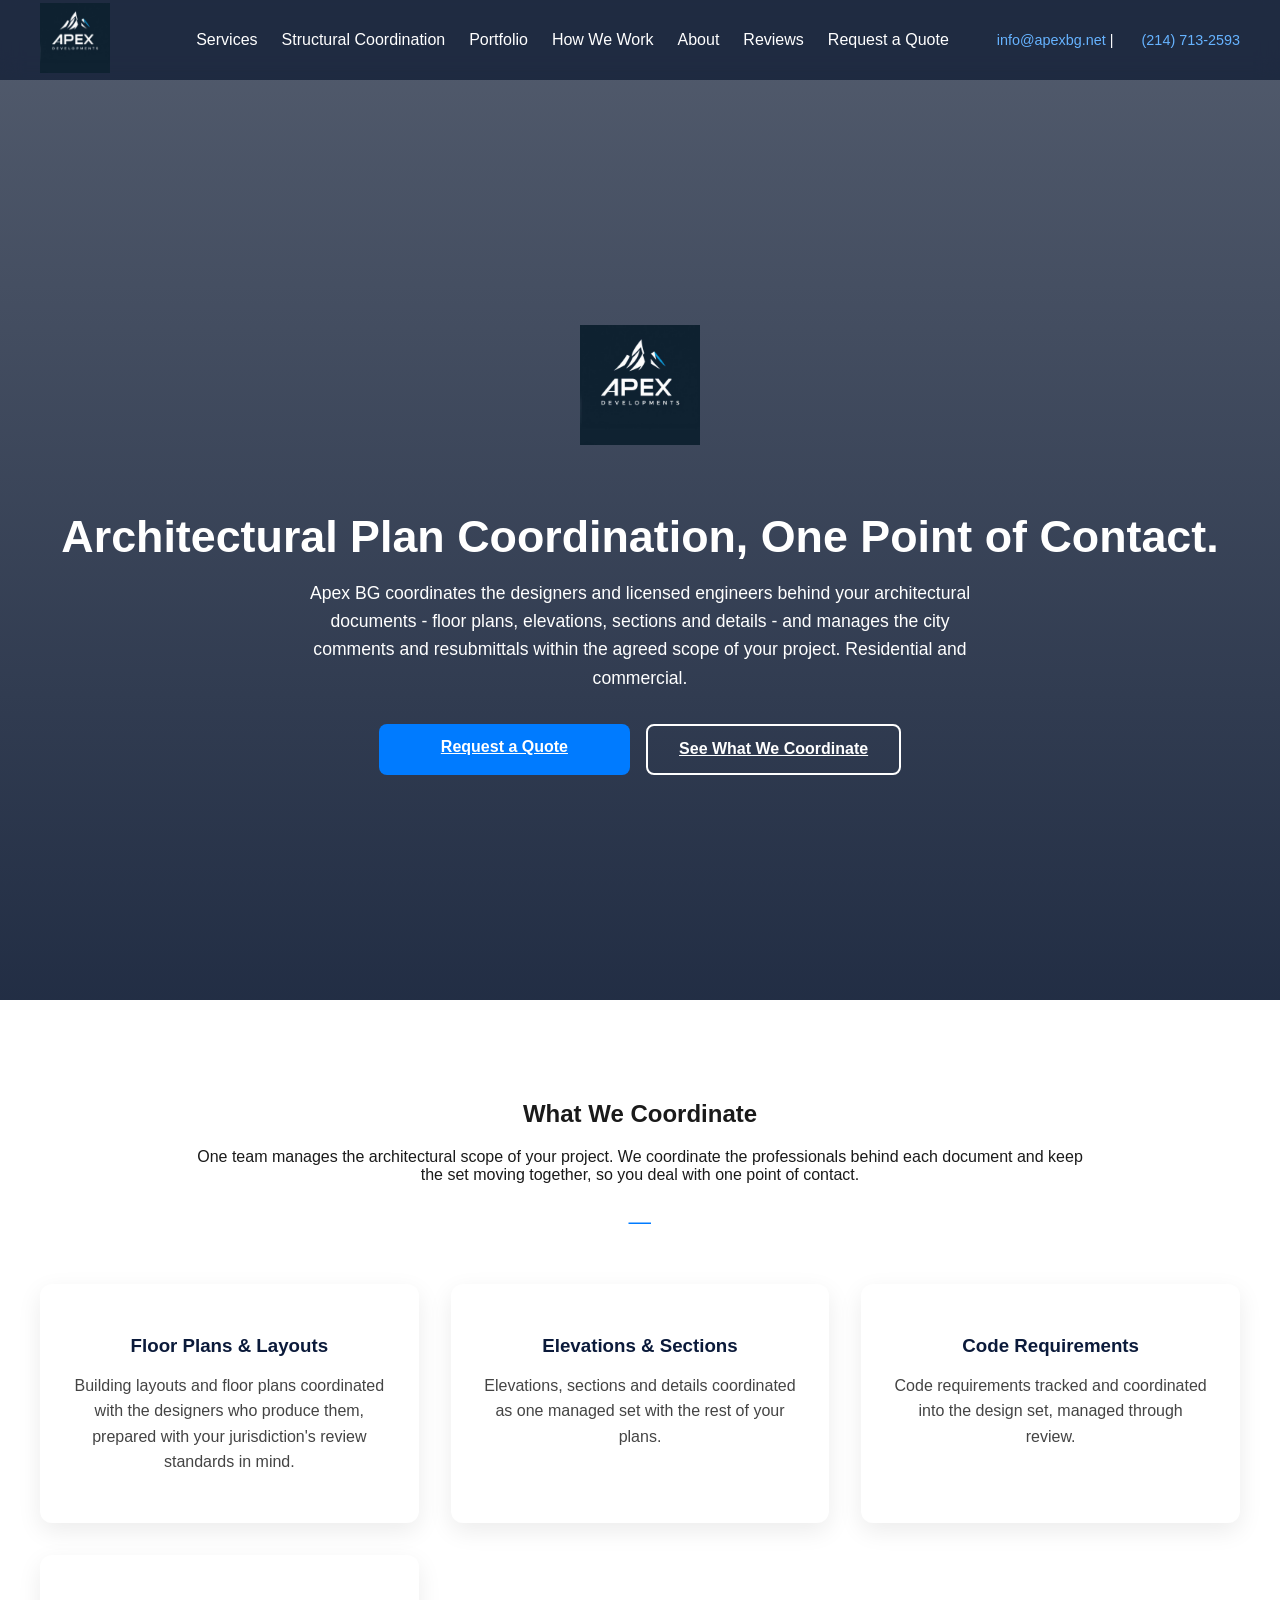
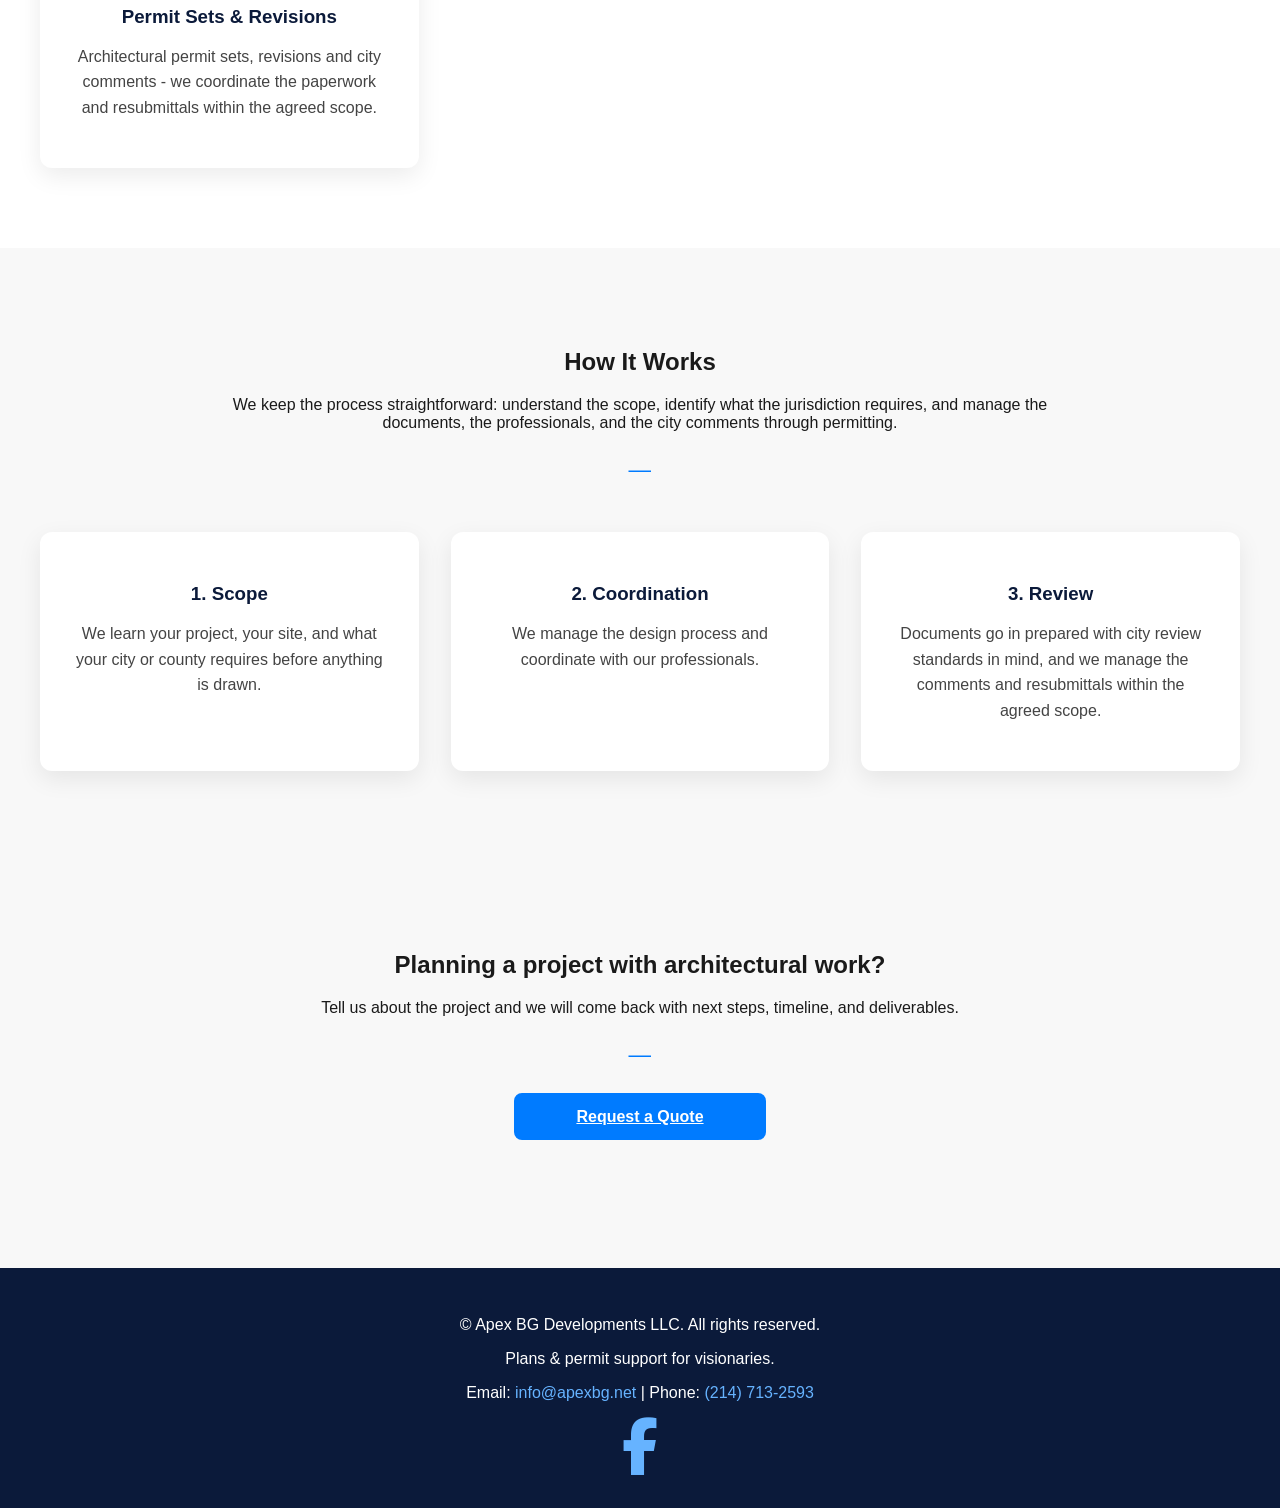
==== architectural-coordination.html @ dd7fb342 "Create architectural-coordination.html" ====
<!DOCTYPE html>
<html lang="en">
<head>
  <meta charset="UTF-8" />
  <title>Architectural Plan Coordination | Apex BG Developments LLC</title>
  <meta name="viewport" content="width=device-width, initial-scale=1" />
  <meta name="description" content="Apex BG coordinates the designers and licensed engineers behind your architectural documents - floor plans, elevations, sections and details - and manages the city comments and resubmittals within the agreed scope of your project. Residential and commercial." />
  <!-- AOS Animation Library -->
  <link href="https://unpkg.com/aos@2.3.4/dist/aos.css" rel="stylesheet" />
  <!-- Font Awesome for Facebook Icon -->
  <link rel="stylesheet" href="https://cdnjs.cloudflare.com/ajax/libs/font-awesome/6.5.0/css/all.min.css" />
  <style>
    body {
      margin: 0;
      font-family: 'Segoe UI', sans-serif;
      color: #1a1a1a;
      background-color: #fff;
      scroll-behavior: smooth;
    }
    header {
      position: fixed;
      width: 100%;
      top: 0;
      left: 0;
      background: rgba(10, 23, 48, 0.7);
      backdrop-filter: blur(10px);
      z-index: 1000;
      transition: background 0.3s ease;
    }
    header.scrolled {
      background: #0b1a3a;
    }
    .container {
      max-width: 1200px;
      margin: 0 auto;
      padding: 0 1.5rem;
    }
    .header-content {
      display: flex;
      justify-content: space-between;
      align-items: center;
      height: 80px;
    }
    .logo img {
      height: 70px;
    }
    .nav {
      display: flex;
      align-items: center;
    }
    .nav a {
      color: #fff;
      text-decoration: none;
      margin-left: 1.5rem;
      font-weight: 500;
      transition: color 0.3s;
    }
    .nav a:hover {
      color: #66b3ff;
    }
    .header-contact {
      color: #fff;
      font-size: 0.9rem;
      margin-left: 1.5rem;
      white-space: nowrap;
    }
    .header-contact a {
      color: #66b3ff;
      text-decoration: none;
    }
    .header-contact a:hover {
      text-decoration: underline;
    }

    /* Mobile Hamburger Menu */
    .menu-toggle {
      display: none;
      flex-direction: column;
      cursor: pointer;
      padding: 8px;
    }
    .menu-toggle span {
      background: #fff;
      height: 3px;
      width: 25px;
      margin: 4px 0;
      border-radius: 2px;
      transition: all 0.3s ease;
    }
    .menu-toggle.active span:nth-child(1) {
      transform: rotate(45deg) translate(6px, 6px);
    }
    .menu-toggle.active span:nth-child(2) {
      opacity: 0;
    }
    .menu-toggle.active span:nth-child(3) {
      transform: rotate(-45deg) translate(6px, -6px);
    }

    /* HERO */
    .hero {
      background: linear-gradient(rgba(10, 23, 48, 0.7), rgba(10, 23, 48, 0.9)),
      url('https://images.unsplash.com/photo-1504386106331-3e4e71712b38?auto=format&fit=crop&w=1920&q=80')
        center/cover no-repeat;
      color: #fff;
      display: flex;
      align-items: center;
      min-height: 100vh;
      padding-top: 100px;
    }
    .hero-content {
      text-align: center;
      width: 100%;
    }
    .hero-text h1 {
      font-size: 2.8rem;
      margin-bottom: 1rem;
    }
    .hero-text p {
      line-height: 1.6;
      margin-bottom: 2rem;
      max-width: 700px;
      margin-left: auto;
      margin-right: auto;
      font-size: 1.1rem;
    }
    .hero-actions {
      display: flex;
      justify-content: center;
      flex-wrap: wrap;
      gap: 1rem;
    }
    .hero-actions .btn {
      padding: 0.9rem 1.6rem;
      border-radius: 8px;
      font-weight: bold;
      min-width: 200px;
    }
    .btn.primary {
      background: #007bff;
      color: #fff;
    }
    .btn.primary:hover {
      background: #339dff;
    }
    .btn.secondary {
      border: 2px solid #fff;
      color: #fff;
      background: transparent;
    }
    .btn.secondary:hover {
      background: #fff;
      color: #007bff;
    }

    /* SECTIONS */
    .section {
      padding: 80px 0;
    }
    .section-alt {
      background: #f8f8f8;
    }
    .section-header {
      text-align: center;
      margin-bottom: 3rem;
      max-width: 900px;
      margin-inline: auto;
    }
    .divider {
      margin: 1.5rem auto;
      text-align: center;
    }
    .divider span {
      color: #007bff;
      font-size: 1.5rem;
      letter-spacing: 3px;
    }

    /* SERVICES GRID */
    .services-grid {
      display: grid;
      grid-template-columns: repeat(auto-fit, minmax(280px, 1fr));
      gap: 2rem;
      margin-top: 3rem;
    }
    .service-item {
      text-align: center;
      padding: 2rem;
      background: #fff;
      border-radius: 12px;
      box-shadow: 0 8px 24px rgba(0,0,0,0.08);
      transition: transform 0.3s ease, box-shadow 0.3s ease;
    }
    .service-item:hover {
      transform: translateY(-8px);
      box-shadow: 0 16px 32px rgba(0,0,0,0.12);
    }
    .service-icon {
      width: 120px;
      height: 120px;
      margin: 0 auto 1.5rem;
      object-fit: contain;
    }
    .service-item h3 {
      margin-bottom: 1rem;
      color: #0b1a3a;
    }
    .service-item p {
      line-height: 1.6;
      color: #444;
    }

    /* PORTFOLIO */
    .portfolio-grid {
      display: grid;
      grid-template-columns: repeat(auto-fit, minmax(320px, 1fr));
      gap: 2rem;
      margin-top: 3rem;
    }
    .portfolio-item {
      background: #fff;
      border-radius: 12px;
      overflow: hidden;
      box-shadow: 0 8px 24px rgba(0,0,0,0.08);
      transition: transform 0.3s ease, box-shadow 0.3s ease;
    }
    .portfolio-item:hover {
      transform: translateY(-8px);
      box-shadow: 0 16px 32px rgba(0,0,0,0.12);
    }
    .portfolio-image {
      width: 100%;
      height: auto;
      max-height: 300px;
      object-fit: contain;
      background: #f8f8f8;
    }
    .portfolio-content {
      padding: 1.5rem;
    }
    .portfolio-content h3 {
      margin: 0 0 0.8rem;
      color: #0b1a3a;
    }
    .portfolio-content p {
      line-height: 1.6;
      color: #444;
      margin: 0;
    }

    /* REVIEWS */
    .reviews-container {
      display: grid;
      grid-template-columns: repeat(auto-fit, minmax(350px, 1fr));
      gap: 2.5rem;
      margin-top: 4rem;
    }
    .review-card {
      background: #fff;
      border-radius: 16px;
      padding: 2rem;
      box-shadow: 0 4px 20px rgba(0,0,0,0.08);
      transition: transform 0.3s ease;
    }
    .review-card:hover {
      transform: translateY(-5px);
    }
    .review-header {
      display: flex;
      align-items: center;
      gap: 1rem;
      margin-bottom: 1rem;
    }
    .review-avatar {
      width: 50px;
      height: 50px;
      border-radius: 50%;
      background: #007bff;
      color: #fff;
      display: flex;
      align-items: center;
      justify-content: center;
      font-weight: bold;
      font-size: 1.2rem;
      flex-shrink: 0;
    }
    .review-name {
      font-weight: 600;
      font-size: 1.1rem;
      color: #0b1a3a;
    }
    .review-rating {
      margin-left: auto;
      font-size: 1.4rem;
      color: #ffd700;
    }
    .review-text {
      line-height: 1.7;
      color: #555;
      font-size: 1rem;
    }
    .review-form-container {
      margin-top: 5rem;
      background: #fff;
      border-radius: 16px;
      padding: 2.5rem;
      box-shadow: 0 4px 20px rgba(0,0,0,0.08);
      max-width: 700px;
      margin-left: auto;
      margin-right: auto;
    }
    .review-form h3 {
      text-align: center;
      margin-bottom: 2rem;
      color: #0b1a3a;
      font-size: 1.5rem;
    }
    .review-form label {
      display: block;
      margin-bottom: 0.8rem;
      font-weight: 600;
      color: #333;
    }
    .review-form input,
    .review-form select,
    .review-form textarea {
      width: 100%;
      padding: 1rem;
      margin-bottom: 1.5rem;
      border: 1px solid #ddd;
      border-radius: 8px;
      font-family: inherit;
      font-size: 1rem;
    }
    .review-form input:focus,
    .review-form select:focus,
    .review-form textarea:focus {
      outline: none;
      border-color: #007bff;
      box-shadow: 0 0 0 3px rgba(0,123,255,0.1);
    }
    .review-form button {
      background: #007bff;
      color: #fff;
      padding: 1rem 2rem;
      border: none;
      border-radius: 8px;
      cursor: pointer;
      font-weight: bold;
      font-size: 1.1rem;
      transition: background 0.3s;
      width: 100%;
    }
    .review-form button:hover {
      background: #0056b3;
    }

    /* CONTACT FORM */
    .contact-form {
      max-width: 700px;
      margin: 0 auto;
      background: #fff;
      padding: 2.5rem;
      border-radius: 16px;
      box-shadow: 0 4px 20px rgba(0,0,0,0.08);
    }
    .contact-form label {
      display: block;
      margin-bottom: 0.8rem;
      font-weight: 600;
      color: #333;
    }
    .contact-form input,
    .contact-form select,
    .contact-form textarea {
      width: 100%;
      padding: 1rem;
      margin-bottom: 1.5rem;
      border: 1px solid #ddd;
      border-radius: 8px;
      font-family: inherit;
      font-size: 1rem;
    }
    .contact-form input:focus,
    .contact-form select:focus,
    .contact-form textarea:focus {
      outline: none;
      border-color: #007bff;
      box-shadow: 0 0 0 3px rgba(0,123,255,0.1);
    }
    .contact-form button {
      background: #007bff;
      color: #fff;
      padding: 1rem 2rem;
      border: none;
      border-radius: 8px;
      cursor: pointer;
      font-weight: bold;
      font-size: 1.1rem;
      transition: background 0.3s;
      width: 100%;
    }
    .contact-form button:hover {
      background: #0056b3;
    }

    /* FOOTER - With Facebook icon */
    .site-footer {
      background: #0b1a3a;
      color: #fff;
      text-align: center;
      padding: 2rem 0;
    }
    .footer-contact {
      margin-top: 1rem;
      font-size: 1rem;
    }
    .footer-contact a {
      color: #66b3ff;
      text-decoration: none;
    }
    .footer-contact a:hover {
      text-decoration: underline;
    }
    .social-icons {
      margin-top: 1rem;
    }
    .social-icons a {
      color: #66b3ff;
      font-size: 1.8rem;
      margin: 0 0.5rem;
      transition: color 0.3s;
    }
    .social-icons a:hover {
      color: #3b5998; /* Facebook blue */
    }

    /* RESPONSIVE IMPROVEMENTS */
    @media (max-width: 992px) {
      .header-contact {
        display: none;
      }
      .nav a {
        margin-left: 1rem;
      }
    }
    @media (max-width: 768px) {
      .menu-toggle {
        display: flex;
      }
      .nav {
        position: absolute;
        top: 80px;
        left: 0;
        width: 100%;
        background: #0b1a3a;
        flex-direction: column;
        max-height: 0;
        overflow: hidden;
        transition: max-height 0.4s ease;
      }
      .nav.active {
        max-height: 600px;
      }
      .nav a {
        padding: 1.2rem;
        margin: 0;
        width: 100%;
        text-align: center;
        border-bottom: 1px solid rgba(255,255,255,0.1);
      }
      .hero-text h1 {
        font-size: 2.3rem;
      }
      .hero-actions {
        flex-direction: column;
        align-items: center;
      }
      .hero-actions .btn {
        width: 80%;
        max-width: 300px;
      }
      .logo img {
        height: 55px;
      }
    }
    @media (max-width: 480px) {
      .hero-text h1 {
        font-size: 2rem;
      }
      .section {
        padding: 60px 0;
      }
    }
  </style>
</head>
<body>
<header class="site-header" id="site-header">
    <div class="container header-content">
      <div class="logo">
        <img src="logo.png" alt="Apex BG Developments Logo" />
      </div>
      <div class="menu-toggle" id="menu-toggle">
        <span></span>
        <span></span>
        <span></span>
      </div>
      <nav class="nav" id="nav-menu">
        <a href="index.html#services">Services</a>
        <a href="structural-coordination.html">Structural Coordination</a>
        <a href="index.html#portfolio">Portfolio</a>
        <a href="index.html#process">How We Work</a>
        <a href="index.html#about">About</a>
        <a href="index.html#reviews">Reviews</a>
        <a href="index.html#contact" class="nav-cta">Request a Quote</a>
        <div class="header-contact">
          <a href="mailto:info@apexbg.net">info@apexbg.net</a> | <a href="tel:+12147132593">(214) 713-2593</a>
        </div>
      </nav>
    </div>
  </header>
  <!-- HERO -->
  <section class="hero" id="hero">
    <div class="container hero-content">
      <div class="hero-text">
        <img src="logo.png" alt="Apex BG Developments" style="height:120px;margin-bottom:1.5rem;" />
        <h1>Architectural Plan Coordination, One Point of Contact.</h1>
        <p>
          Apex BG coordinates the designers and licensed engineers behind your architectural documents - floor plans, elevations, sections and details - and manages the city comments and resubmittals within the agreed scope of your project. Residential and commercial.
        </p>
        <div class="hero-actions">
          <a href="index.html#contact" class="btn primary">Request a Quote</a>
          <a href="#scope" class="btn secondary">See What We Coordinate</a>
        </div>
      </div>
    </div>
  </section>

  <!-- WHAT WE COORDINATE -->
  <section class="section" id="scope">
    <div class="container">
      <div class="section-header">
        <h2>What We Coordinate</h2>
        <p>
          One team manages the architectural scope of your project. We coordinate the professionals behind each document and keep the set moving together, so you deal with one point of contact.
        </p>
        <div class="divider"><span>⸻</span></div>
      </div>
      <div class="services-grid">
        <div class="service-item">
          <h3>Floor Plans &amp; Layouts</h3>
          <p>Building layouts and floor plans coordinated with the designers who produce them, prepared with your jurisdiction's review standards in mind.</p>
        </div>
        <div class="service-item">
          <h3>Elevations &amp; Sections</h3>
          <p>Elevations, sections and details coordinated as one managed set with the rest of your plans.</p>
        </div>
        <div class="service-item">
          <h3>Code Requirements</h3>
          <p>Code requirements tracked and coordinated into the design set, managed through review.</p>
        </div>
        <div class="service-item">
          <h3>Permit Sets &amp; Revisions</h3>
          <p>Architectural permit sets, revisions and city comments - we coordinate the paperwork and resubmittals within the agreed scope.</p>
        </div>
      </div>
    </div>
  </section>

  <!-- HOW IT WORKS -->
  <section class="section section-alt" id="process">
    <div class="container">
      <div class="section-header">
        <h2>How It Works</h2>
        <p>
          We keep the process straightforward: understand the scope, identify what the jurisdiction requires, and manage the documents, the professionals, and the city comments through permitting.
        </p>
        <div class="divider"><span>⸻</span></div>
      </div>
      <div class="services-grid">
        <div class="service-item">
          <h3>1. Scope</h3>
          <p>We learn your project, your site, and what your city or county requires before anything is drawn.</p>
        </div>
        <div class="service-item">
          <h3>2. Coordination</h3>
          <p>We manage the design process and coordinate with our professionals.</p>
        </div>
        <div class="service-item">
          <h3>3. Review</h3>
          <p>Documents go in prepared with city review standards in mind, and we manage the comments and resubmittals within the agreed scope.</p>
        </div>
      </div>
    </div>
  </section>

  <!-- CTA -->
  <section class="section section-alt" id="quote">
    <div class="container">
      <div class="section-header">
        <h2>Planning a project with architectural work?</h2>
        <p>
          Tell us about the project and we will come back with next steps, timeline, and deliverables.
        </p>
        <div class="divider"><span>⸻</span></div>
        <div class="hero-actions" style="justify-content:center;">
          <a href="index.html#contact" class="btn primary">Request a Quote</a>
        </div>
      </div>
    </div>
  </section>

<footer class="site-footer">
    <div class="container">
      <p>© <span id="2025"></span> Apex BG Developments LLC. All rights reserved.</p>
      <p>Plans & permit support for visionaries.</p>
      <div class="footer-contact">
        <p>Email: <a href="mailto:info@apexbg.net">info@apexbg.net</a> | Phone: <a href="tel:+12147132593">(214) 713-2593</a></p>
      </div>
      <div class="social-icons">
        <a href="https://www.facebook.com/bobby.greene.568659" target="_blank" aria-label="Bobby Greene on Facebook">
          <i class="fab fa-facebook-f fa-2x"></i>
        </a>
      </div>
    </div>
  </footer>
  <script>
    window.addEventListener("scroll", function() {
      const header = document.getElementById("site-header");
      header.classList.toggle("scrolled", window.scrollY > 50);
    });

    // Mobile menu toggle
    const menuToggle = document.getElementById('menu-toggle');
    const navMenu = document.getElementById('nav-menu');

    menuToggle.addEventListener('click', () => {
      menuToggle.classList.toggle('active');
      navMenu.classList.toggle('active');
    });
  </script>
</body>
</html>
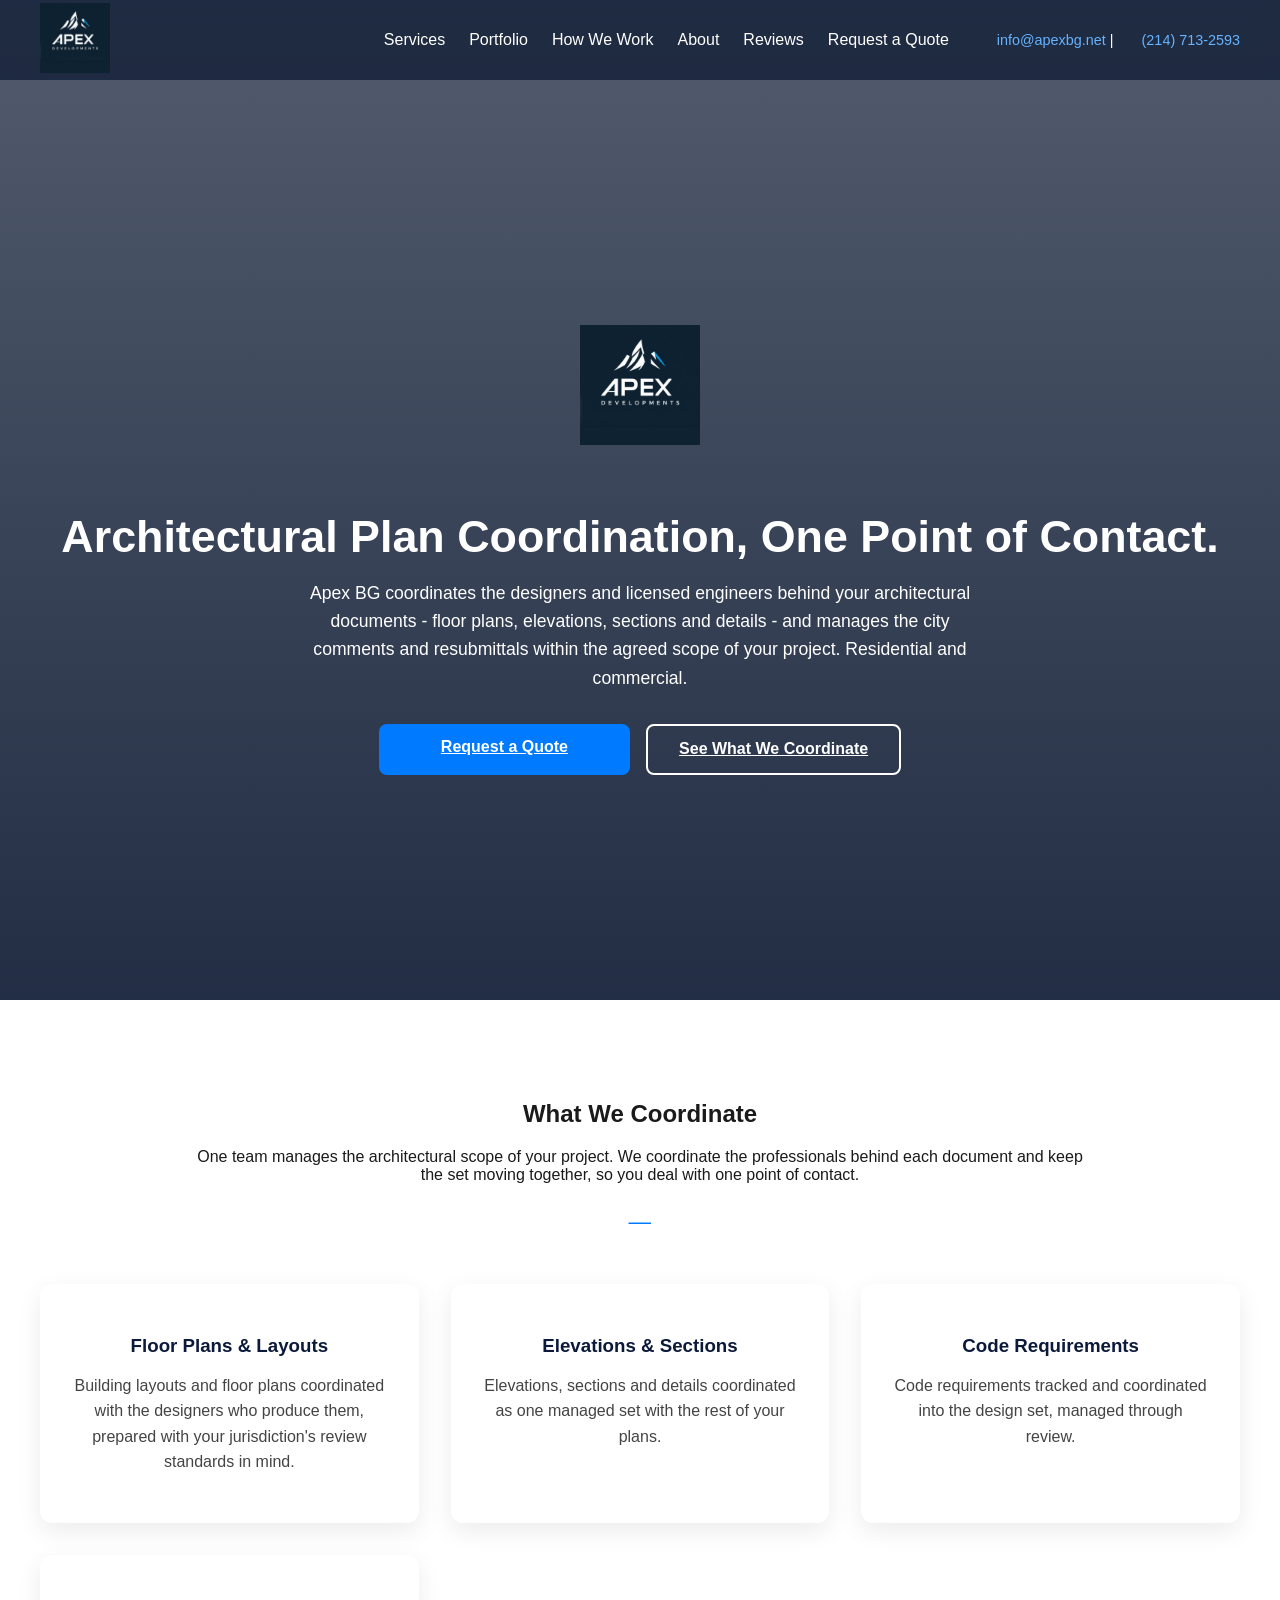
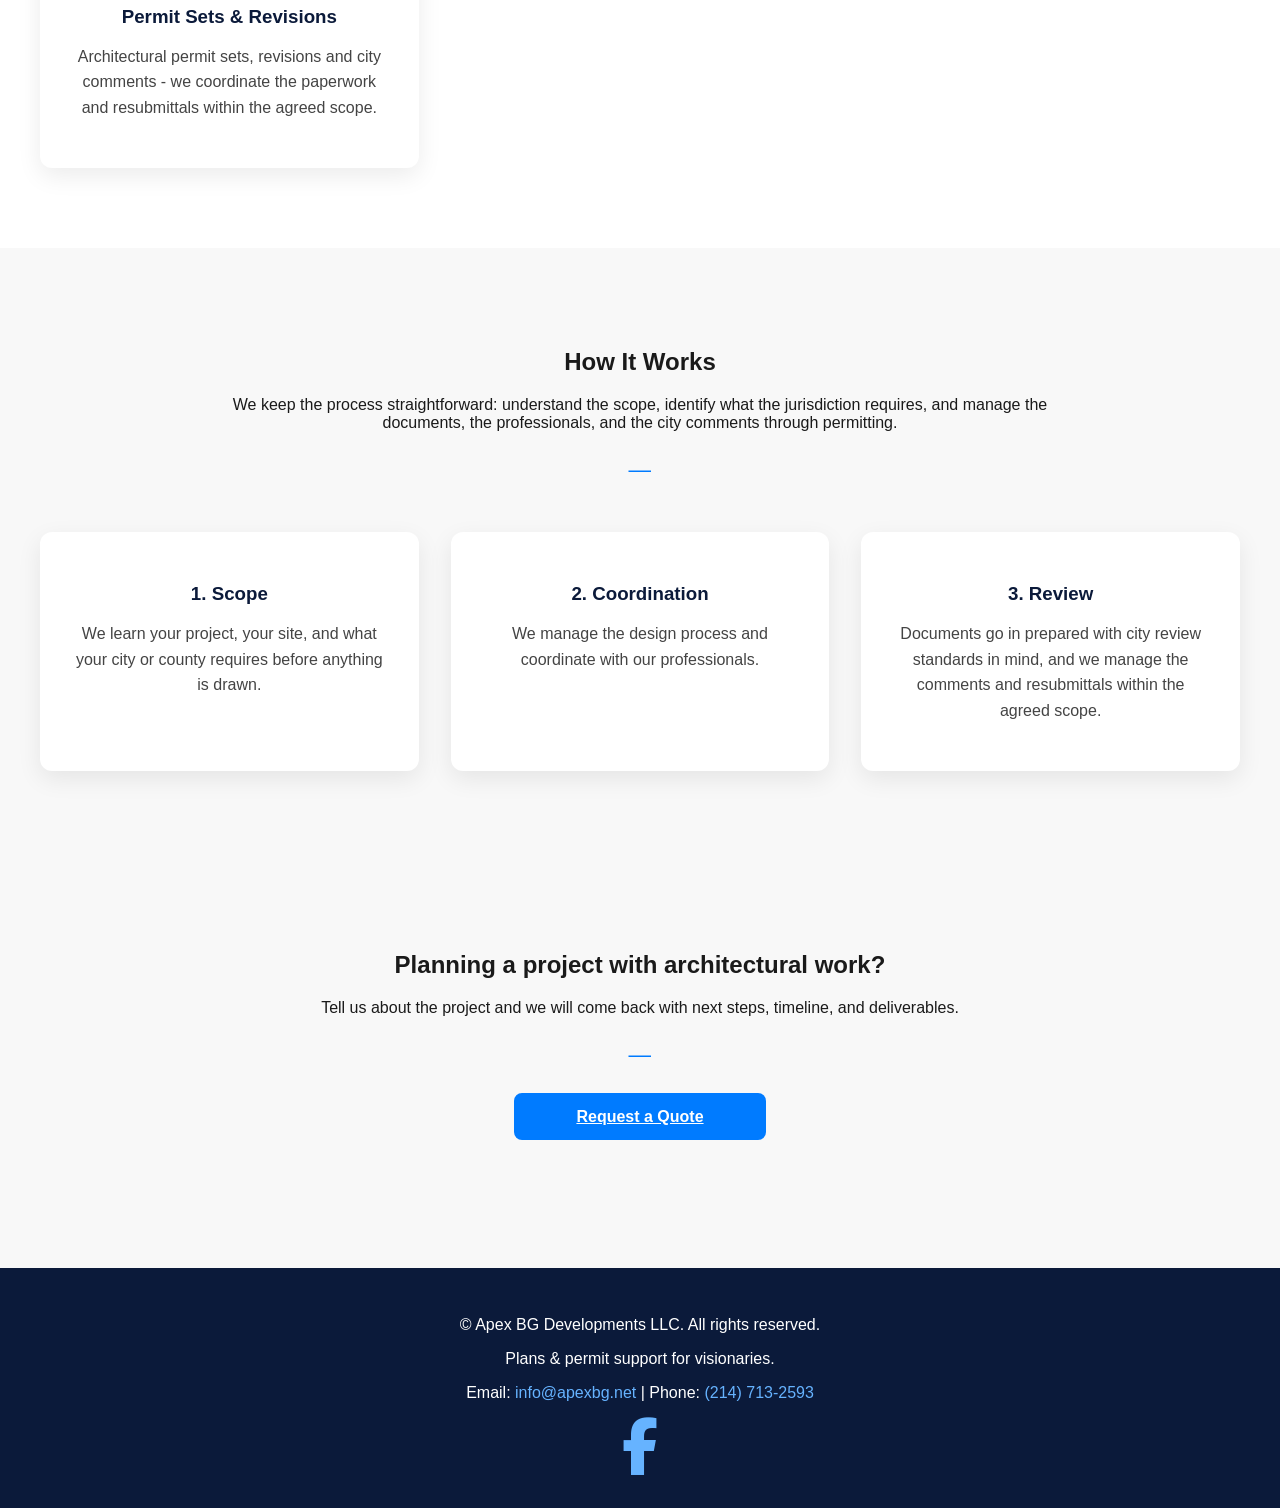
==== commit f4fac0f1: "Group discipline pages under Services dropdown nav" ====
--- a/architectural-coordination.html
+++ b/architectural-coordination.html
@@ -58,6 +58,34 @@
     .nav a:hover {
       color: #66b3ff;
     }
+    /* Services dropdown */
+    .nav-dropdown {
+      position: relative;
+      display: flex;
+      align-items: center;
+      height: 80px;
+    }
+    .dropdown-menu {
+      display: none;
+      position: absolute;
+      top: 100%;
+      left: 0;
+      min-width: 260px;
+      background: #0b1a3a;
+      flex-direction: column;
+      padding: 0.5rem 0;
+      border-radius: 0 0 8px 8px;
+      box-shadow: 0 10px 24px rgba(0,0,0,0.35);
+    }
+    .nav-dropdown:hover .dropdown-menu,
+    .nav-dropdown:focus-within .dropdown-menu {
+      display: flex;
+    }
+    .nav .dropdown-menu a {
+      margin-left: 0;
+      padding: 0.75rem 1.25rem;
+      white-space: nowrap;
+    }
     .header-contact {
       color: #fff;
       font-size: 0.9rem;
@@ -460,7 +488,7 @@
         transition: max-height 0.4s ease;
       }
       .nav.active {
-        max-height: 600px;
+        max-height: 1000px;
       }
       .nav a {
         padding: 1.2rem;
@@ -468,6 +496,26 @@
         width: 100%;
         text-align: center;
         border-bottom: 1px solid rgba(255,255,255,0.1);
+      }
+      .nav-dropdown {
+        flex-direction: column;
+        width: 100%;
+        height: auto;
+      }
+      .dropdown-menu {
+        position: static;
+        display: flex;
+        min-width: 0;
+        width: 100%;
+        background: rgba(255,255,255,0.05);
+        border-radius: 0;
+        box-shadow: none;
+        padding: 0;
+      }
+      .dropdown-menu a {
+        font-size: 0.92rem;
+        padding: 1rem;
+        color: #cfe1ff;
       }
       .hero-text h1 {
         font-size: 2.3rem;
@@ -506,8 +554,16 @@
         <span></span>
       </div>
       <nav class="nav" id="nav-menu">
-        <a href="index.html#services">Services</a>
-        <a href="structural-coordination.html">Structural Coordination</a>
+        <div class="nav-dropdown">
+          <a href="index.html#services">Services</a>
+          <div class="dropdown-menu">
+            <a href="structural-coordination.html">Structural Coordination</a>
+            <a href="civil-coordination.html">Civil Plan Coordination</a>
+            <a href="architectural-coordination.html">Architectural Plan Coordination</a>
+            <a href="mep-coordination.html">MEP Coordination</a>
+            <a href="permit-support.html">Permit Support</a>
+          </div>
+        </div>
         <a href="index.html#portfolio">Portfolio</a>
         <a href="index.html#process">How We Work</a>
         <a href="index.html#about">About</a>
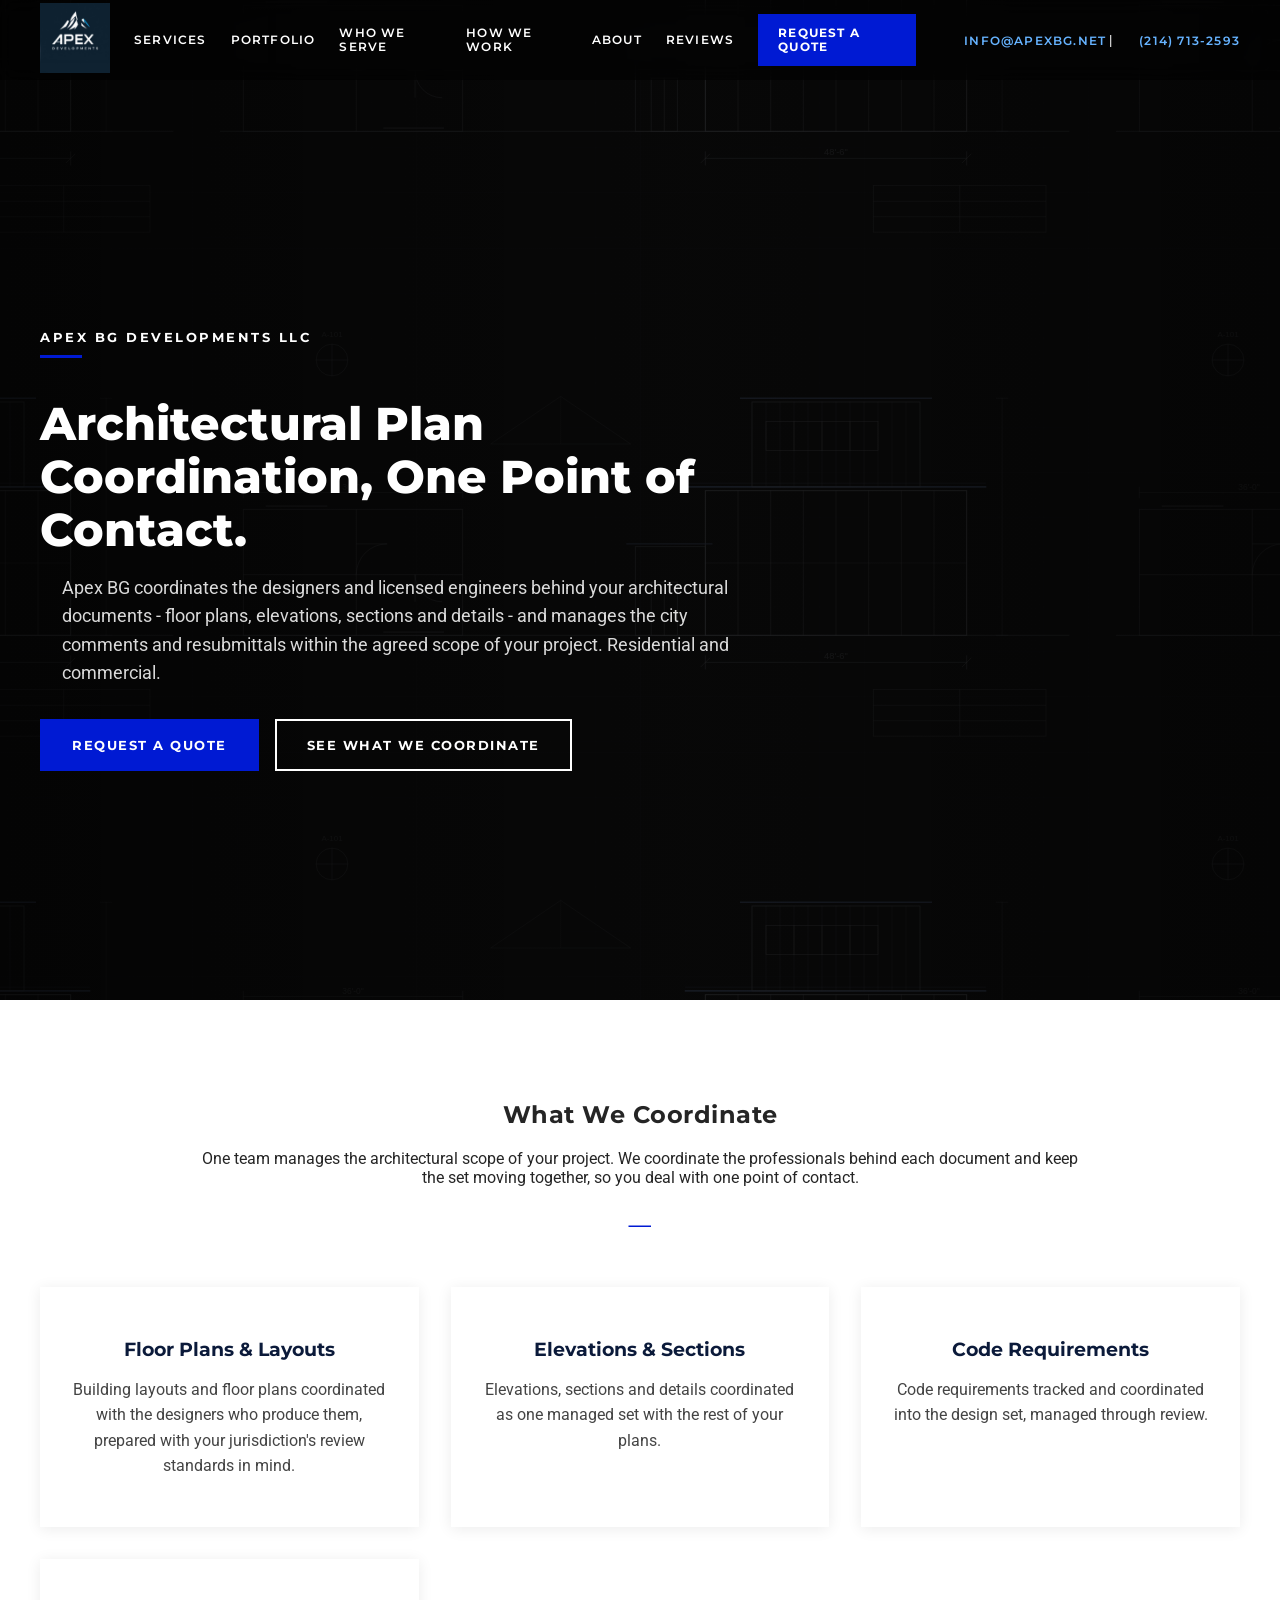
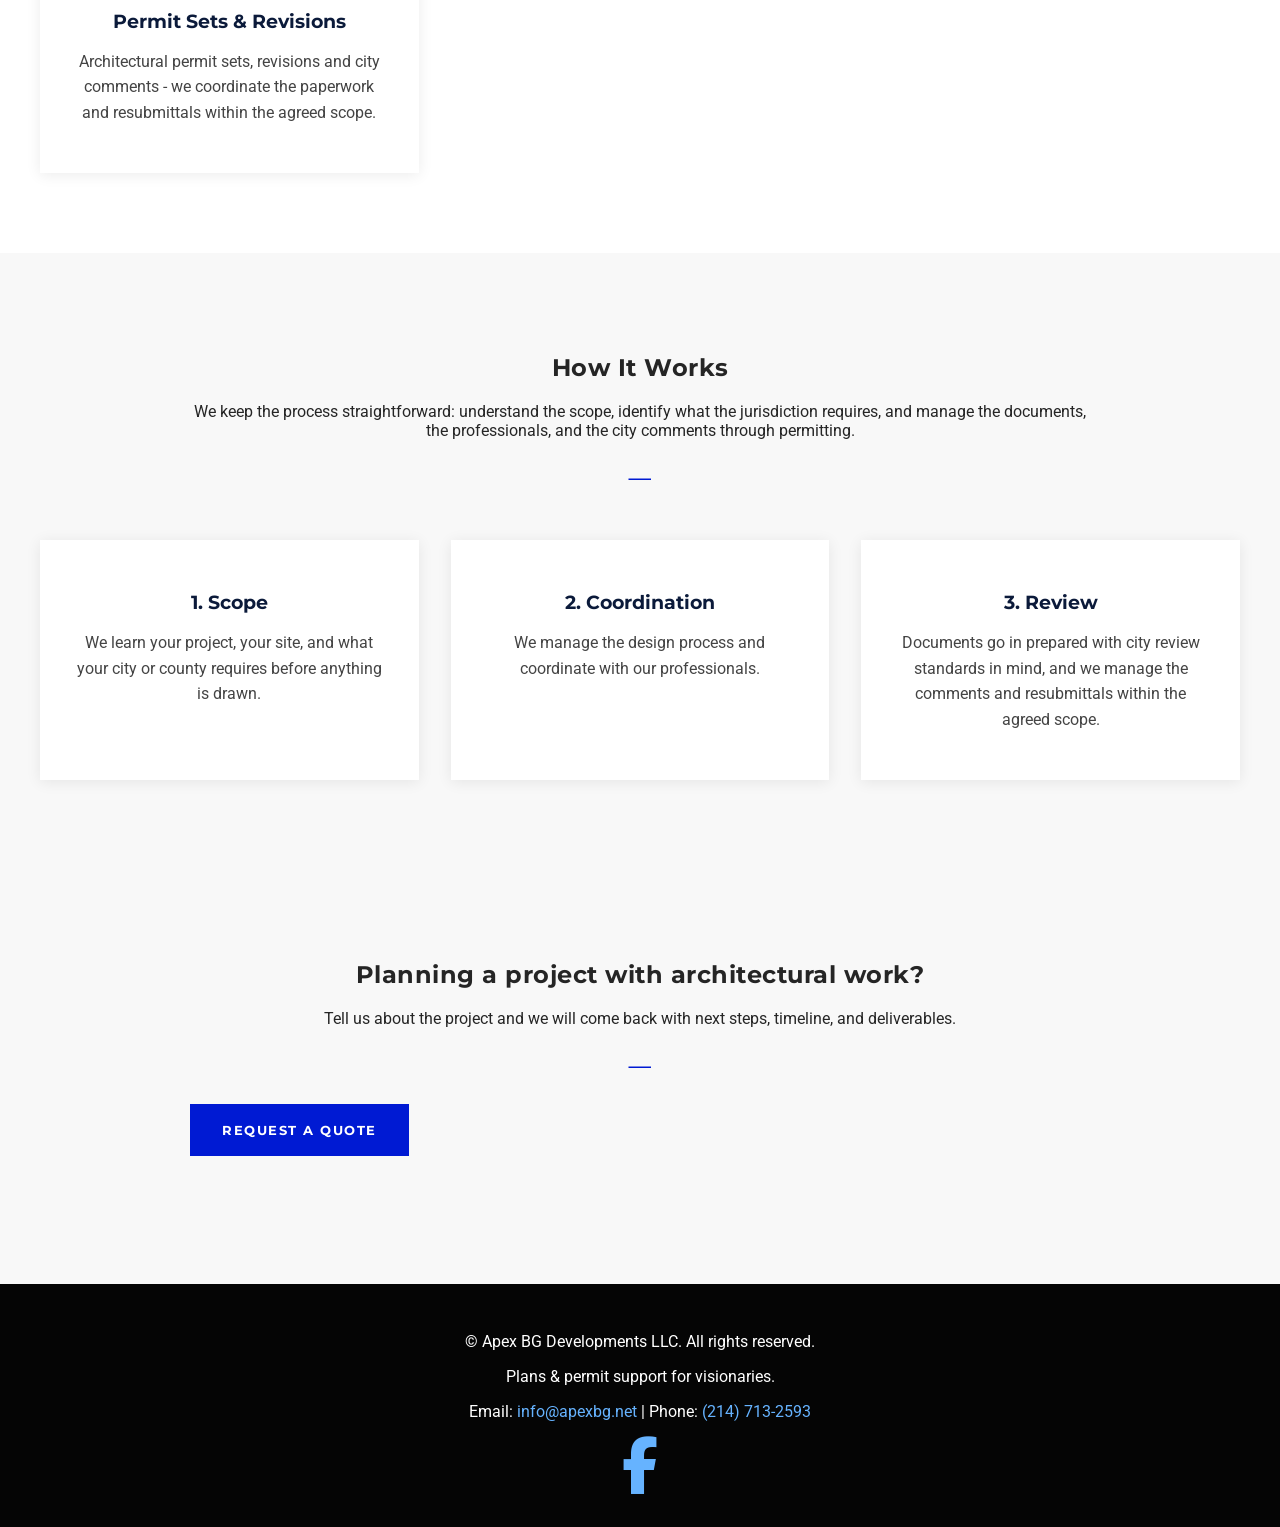
==== commit 61c19d5b: "Dotec-style restyle: theme + Who We Serve nav" ====
--- a/architectural-coordination.html
+++ b/architectural-coordination.html
@@ -2,13 +2,15 @@
 <html lang="en">
 <head>
   <meta charset="UTF-8" />
-  <title>Architectural Plan Coordination | Apex BG Developments LLC</title>
+  <title>Architectural Plan Coordination - Dallas-Fort Worth | Apex BG Developments LLC</title>
   <meta name="viewport" content="width=device-width, initial-scale=1" />
-  <meta name="description" content="Apex BG coordinates the designers and licensed engineers behind your architectural documents - floor plans, elevations, sections and details - and manages the city comments and resubmittals within the agreed scope of your project. Residential and commercial." />
+  <meta name="description" content="Apex BG coordinates the designers and licensed engineers behind your architectural documents - floor plans, elevations, sections and details - and manages the city comments and resubmittals within the agreed scope of your project. Residential and commercial. Based in Dallas-Fort Worth." />
   <!-- AOS Animation Library -->
   <link href="https://unpkg.com/aos@2.3.4/dist/aos.css" rel="stylesheet" />
   <!-- Font Awesome for Facebook Icon -->
   <link rel="stylesheet" href="https://cdnjs.cloudflare.com/ajax/libs/font-awesome/6.5.0/css/all.min.css" />
+    <!-- Google Fonts -->
+  <link href="https://fonts.googleapis.com/css2?family=Montserrat:wght@300;400;500;600;700;800&family=Roboto:wght@400;500&display=swap" rel="stylesheet" />
   <style>
     body {
       margin: 0;
@@ -81,6 +83,9 @@
     .nav-dropdown:focus-within .dropdown-menu {
       display: flex;
     }
+    .nav-dropdown.open .dropdown-menu {
+      display: flex;
+    }
     .nav .dropdown-menu a {
       margin-left: 0;
       padding: 0.75rem 1.25rem;
@@ -540,7 +545,59 @@
         padding: 60px 0;
       }
     }
+  
+    /* ===== DOTEC-STYLE THEME ===== */
+    body { font-family: Roboto, Arial, sans-serif !important; color: #252525 !important; }
+    h1, h2, h3, h4, h5 { font-family: Montserrat, sans-serif !important; }
+    header, header.scrolled { background: rgba(0,0,0,.45) !important; }
+    .nav > a, .nav-dropdown > a, .header-contact a { text-transform: uppercase; font-family: Montserrat, sans-serif !important; font-weight: 600; font-size: 11.5px; letter-spacing: 1.2px; }
+    .nav .nav-cta { background: #001AD3 !important; color: #fff !important; border-radius: 0 !important; text-transform: uppercase; font-weight: 700; letter-spacing: 1.2px; padding: 12px 20px !important; }
+    .dropdown-menu a { text-transform: none !important; }
+    .btn, .hero-actions .btn { text-decoration: none !important; border-radius: 0 !important; text-transform: uppercase; font-family: Montserrat, sans-serif !important; font-weight: 700 !important; font-size: 13px !important; letter-spacing: 1.5px; padding: 16px 30px !important; min-width: 0 !important; }
+    .btn.primary { background: #001AD3 !important; border: 2px solid #001AD3 !important; color: #fff !important; }
+    .btn.primary:hover { background: #0013a8 !important; }
+    .btn.secondary { background: transparent !important; border: 2px solid #fff !important; color: #fff !important; }
+    .hero { background: none !important; background-color: #0a0a0a !important; position: relative; }
+    .hero::after { content: ""; position: absolute; inset: 0; background: linear-gradient(90deg, rgba(0,0,0,.6) 0%, rgba(0,0,0,.25) 55%, rgba(0,0,0,.5) 100%); z-index: 0; }
+    .hero .container { position: relative; z-index: 1; }
+    .hero-content { text-align: left !important; }
+    .hero-text > img { display: none !important; }
+    .hero-text h1 { font-weight: 800 !important; font-size: 2.9rem !important; line-height: 1.15 !important; }
+    .hero-text p { font-family: Roboto, sans-serif; color: rgba(255,255,255,.85); }
+    .hero-actions { justify-content: flex-start !important; }
+    .dt-eyebrow { font-family: Montserrat, sans-serif; font-weight: 700; font-size: 13px; letter-spacing: 2.5px; text-transform: uppercase; color: #fff; margin-bottom: 14px; }
+    .dt-eyebrow::after { content: ""; display: block; width: 42px; height: 3px; background: #001AD3; margin-top: 10px; }
+    .section-header h2 { font-weight: 700 !important; letter-spacing: .5px; }
+    .divider span { color: #001AD3 !important; }
+    .service-item { border-radius: 0 !important; box-shadow: 0 2px 14px rgba(0,0,0,.08) !important; }
+    .service-item h3 { font-weight: 700 !important; }
+    .review-card { border-radius: 0 !important; }
+    footer, .site-footer { background: #050505 !important; }
+    .portfolio-link { color: #4d79ff; text-transform: uppercase; font-family: Montserrat, sans-serif; font-weight: 700; font-size: 12px; letter-spacing: 1.5px; text-decoration: none; }
+    @media (max-width: 900px) {
+      .dt-quote { display: none; }
+      .hero-text { max-width: 100% !important; }
+      .hero-text h1 { font-size: 2rem !important; }
+    }
+
+    /* subpage hero: black + faint blueprint motif */
+    .hero::before { content: ""; position: absolute; inset: 0; background: url('blueprint.svg') center/70% repeat; opacity: .14; z-index: 0; }
+    .hero-text { max-width: 62%; }
+    @media (max-width: 900px) { .hero-text { max-width: 100% !important; } }
   </style>
+  <link rel="canonical" href="https://www.apexbg.net/architectural-coordination.html" />
+  <meta property="og:type" content="website" />
+  <meta property="og:site_name" content="Apex BG Developments LLC" />
+  <meta property="og:title" content="Architectural Plan Coordination - Dallas-Fort Worth | Apex BG Developments LLC" />
+  <meta property="og:description" content="Apex BG coordinates the designers and licensed engineers behind your architectural documents - floor plans, elevations, sections and details - and manages the city comments and resubmittals within the agreed scope of your project. Residential and commercial. Based in Dallas-Fort Worth." />
+  <meta property="og:url" content="https://www.apexbg.net/architectural-coordination.html" />
+  <meta property="og:image" content="https://www.apexbg.net/logo.png" />
+  <meta name="twitter:card" content="summary" />
+  <meta name="twitter:title" content="Architectural Plan Coordination - Dallas-Fort Worth | Apex BG Developments LLC" />
+  <meta name="twitter:description" content="Apex BG coordinates the designers and licensed engineers behind your architectural documents - floor plans, elevations, sections and details - and manages the city comments and resubmittals within the agreed scope of your project. Residential and commercial. Based in Dallas-Fort Worth." />
+  <meta name="twitter:image" content="https://www.apexbg.net/logo.png" />
+  <link rel="icon" type="image/png" href="logo.png" />
+  <link rel="apple-touch-icon" href="logo.png" />
 </head>
 <body>
 <header class="site-header" id="site-header">
@@ -548,7 +605,7 @@
       <div class="logo">
         <img src="logo.png" alt="Apex BG Developments Logo" />
       </div>
-      <div class="menu-toggle" id="menu-toggle">
+      <div class="menu-toggle" id="menu-toggle" role="button" aria-label="Menu">
         <span></span>
         <span></span>
         <span></span>
@@ -565,6 +622,8 @@
           </div>
         </div>
         <a href="index.html#portfolio">Portfolio</a>
+        <a href="who-we-serve.html">Who We Serve</a>
+        
         <a href="index.html#process">How We Work</a>
         <a href="index.html#about">About</a>
         <a href="index.html#reviews">Reviews</a>
@@ -579,6 +638,7 @@
   <section class="hero" id="hero">
     <div class="container hero-content">
       <div class="hero-text">
+        <div class="dt-eyebrow">Apex BG Developments LLC</div>
         <img src="logo.png" alt="Apex BG Developments" style="height:120px;margin-bottom:1.5rem;" />
         <h1>Architectural Plan Coordination, One Point of Contact.</h1>
         <p>
@@ -683,17 +743,37 @@
   <script>
     window.addEventListener("scroll", function() {
       const header = document.getElementById("site-header");
-      header.classList.toggle("scrolled", window.scrollY > 50);
+      if (header) header.classList.toggle("scrolled", window.scrollY > 50);
     });
-
-    // Mobile menu toggle
+  </script>
+  <script>
+    // Navigation: mobile menu and Services dropdown (dependency-free, keep standalone)
     const menuToggle = document.getElementById('menu-toggle');
     const navMenu = document.getElementById('nav-menu');
-
-    menuToggle.addEventListener('click', () => {
-      menuToggle.classList.toggle('active');
-      navMenu.classList.toggle('active');
-    });
+    if (menuToggle && navMenu) {
+      menuToggle.addEventListener('click', () => {
+        menuToggle.classList.toggle('active');
+        navMenu.classList.toggle('active');
+      });
+    }
+
+    const servicesDropdown = document.querySelector('.nav-dropdown');
+    const servicesToggle = servicesDropdown ? servicesDropdown.querySelector(':scope > a') : null;
+    if (servicesDropdown && servicesToggle) {
+      const mobileNav = window.matchMedia('(max-width: 768px)');
+      servicesToggle.addEventListener('click', (e) => {
+        if (mobileNav.matches) return;
+        if (!servicesDropdown.classList.contains('open')) {
+          e.preventDefault();
+          servicesDropdown.classList.add('open');
+        }
+      });
+      document.addEventListener('click', (e) => {
+        if (!servicesDropdown.contains(e.target)) {
+          servicesDropdown.classList.remove('open');
+        }
+      });
+    }
   </script>
 </body>
 </html>
